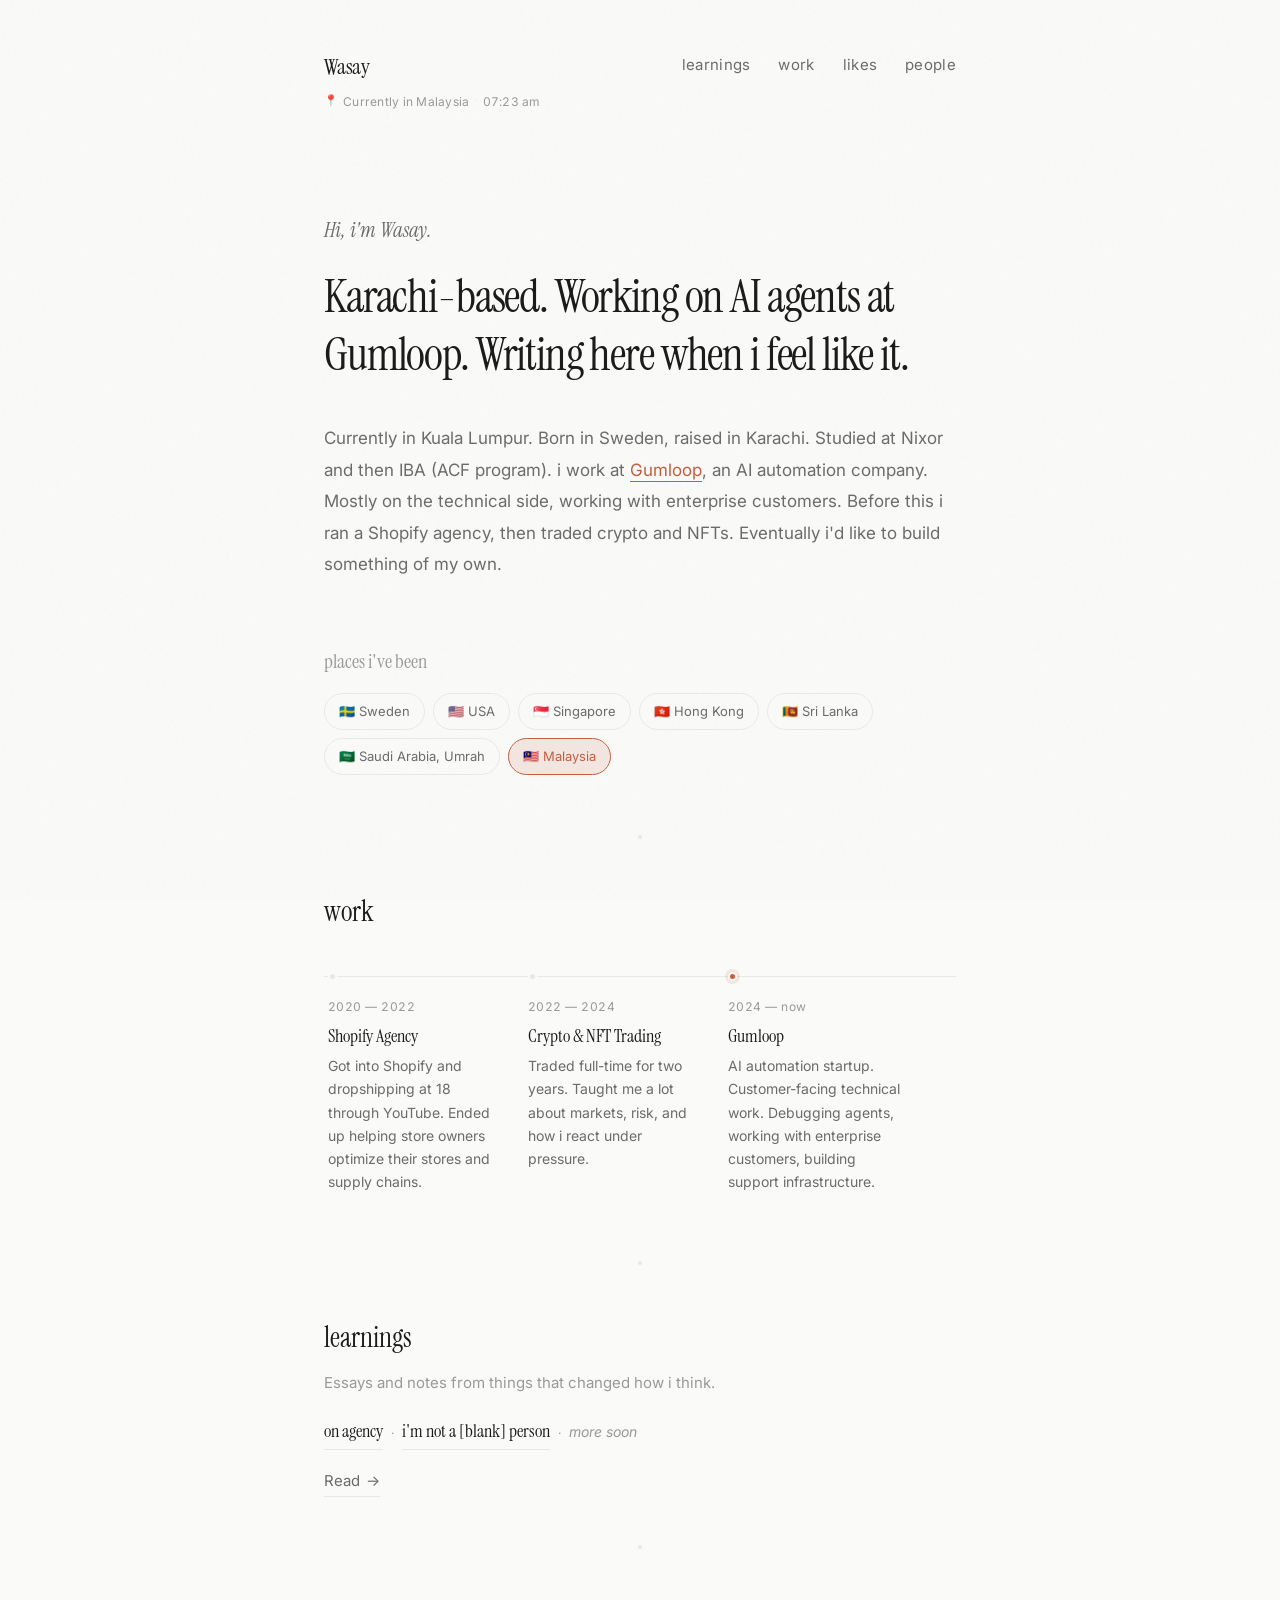
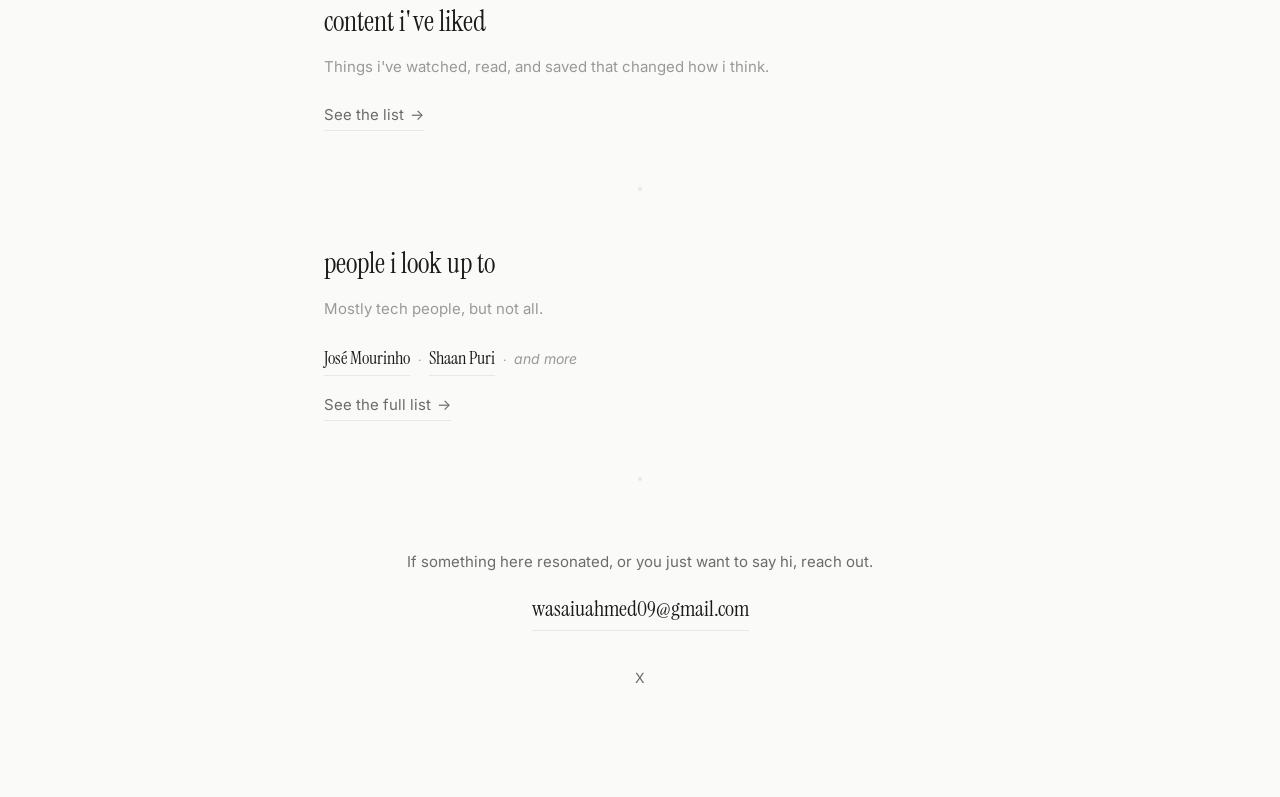
==== index.html @ 23cd63c1 "add new learning: i'm not a [blank] person + link from homepage" ====
<!DOCTYPE html>
<html lang="en">
<head>
  <meta charset="UTF-8">
  <meta name="viewport" content="width=device-width, initial-scale=1.0">
  <title>Wasay Ahmed</title>
  <meta name="description" content="Personal site of Wasay Ahmed.">
  <meta property="og:title" content="Wasay Ahmed">
  <meta property="og:description" content="Personal site of Wasay Ahmed.">
  <meta property="og:type" content="website">
  <link rel="preconnect" href="https://fonts.googleapis.com">
  <link rel="preconnect" href="https://fonts.gstatic.com" crossorigin>
  <link href="https://fonts.googleapis.com/css2?family=Instrument+Serif&family=Inter:wght@400;500&display=swap" rel="stylesheet">
  <link rel="stylesheet" href="style.css">
</head>
<body>
  <div class="grain"></div>
  
  <main>
    <header class="site-header">
      <nav>
        <div class="nav-left">
          <a href="/" class="nav-name">Wasay</a>
          <!-- LOCATION WIDGET — edit when you move -->
          <div class="location-widget" id="location-widget">
            <span class="location-pin">📍</span>
            <span class="location-text">Currently in Malaysia</span>
            <span class="location-sep">·</span>
            <span class="location-time" id="location-time"></span>
          </div>
        </div>
        <div class="nav-links">
          <a href="#learnings">learnings</a>
          <a href="#work">work</a>
          <a href="content.html">likes</a>
          <a href="people.html">people</a>
        </div>
      </nav>
    </header>

    <section class="hero">
      <div class="hero-intro">
        <p class="hero-greeting">Hi, i'm Wasay.</p>

        <!-- DEFAULT HEADLINE -->
        <h1>Karachi-based. Working on AI agents at Gumloop. Writing here when i feel like it.</h1>

        <!-- ALTERNATE HEADLINES (uncomment one to swap) -->
        <!-- <h1>I'm Wasay, 23, from Karachi. This is where i write things down.</h1> -->
        <!-- <h1>Just a guy from Karachi working in AI. Writing here for myself, mostly.</h1> -->
        <!-- <h1>Karachi → Kuala Lumpur → wherever next. Notes from along the way.</h1> -->
        <!-- <h1>Some thoughts from a 23-year-old in Karachi, currently working on AI.</h1> -->
      </div>
      <div class="hero-bio">
        <p>
          <!-- LOCATION — edit this line when you move -->
          Currently in Kuala Lumpur. Born in Sweden, raised in Karachi. Studied at Nixor and then IBA (ACF program).
          i work at <a href="https://gumloop.com" target="_blank" rel="noopener">Gumloop</a>, an AI automation company. Mostly on the technical side, working with enterprise customers.
          Before this i ran a Shopify agency, then traded crypto and NFTs.
          Eventually i'd like to build something of my own.
        </p>
      </div>
    </section>

    <section class="places">
      <h2>places i've been</h2>
      <div class="places-list">
        <span class="place-tag">🇸🇪 Sweden</span>
        <span class="place-tag">🇺🇸 USA</span>
        <span class="place-tag">🇸🇬 Singapore</span>
        <span class="place-tag">🇭🇰 Hong Kong</span>
        <span class="place-tag">🇱🇰 Sri Lanka</span>
        <span class="place-tag">🇸🇦 Saudi Arabia, Umrah</span>
        <span class="place-tag active">🇲🇾 Malaysia</span>
      </div>
    </section>

    <div class="divider"><span class="dot"></span></div>

    <section id="work" class="work">
      <h2>work</h2>
      <div class="h-timeline">
        <div class="h-timeline-track">
          <div class="h-timeline-line"></div>
          <div class="h-timeline-entry">
            <div class="h-timeline-dot"></div>
            <div class="h-timeline-year">2020 — 2022</div>
            <div class="h-timeline-label">
              <h3>Shopify Agency</h3>
              <p>Got into Shopify and dropshipping at 18 through YouTube. Ended up helping store owners optimize their stores and supply chains.</p>
            </div>
          </div>
          <div class="h-timeline-entry">
            <div class="h-timeline-dot"></div>
            <div class="h-timeline-year">2022 — 2024</div>
            <div class="h-timeline-label">
              <h3>Crypto &amp; NFT Trading</h3>
              <p>Traded full-time for two years. Taught me a lot about markets, risk, and how i react under pressure.</p>
            </div>
          </div>
          <div class="h-timeline-entry active">
            <div class="h-timeline-dot active"></div>
            <div class="h-timeline-year">2024 — now</div>
            <div class="h-timeline-label">
              <h3>Gumloop</h3>
              <p>AI automation startup. Customer-facing technical work. Debugging agents, working with enterprise customers, building support infrastructure.</p>
            </div>
          </div>
        </div>
      </div>
    </section>

    <div class="divider"><span class="dot"></span></div>

    <section id="learnings" class="learnings">
      <h2>learnings</h2>
      <p class="section-desc">Essays and notes from things that changed how i think.</p>
      <div class="learning-preview">
        <a href="agency.html" class="person-preview-link">on agency</a>
        <span class="preview-sep">·</span>
        <a href="for-now.html" class="person-preview-link">i'm not a [blank] person</a>
        <span class="preview-sep">·</span>
        <span class="preview-more">more soon</span>
      </div>
      <a href="agency.html" class="see-more-link">Read <span class="arrow">→</span></a>
    </section>

    <div class="divider"><span class="dot"></span></div>

    <section id="content" class="content-section">
      <h2>content i've liked</h2>
      <p class="section-desc">Things i've watched, read, and saved that changed how i think.</p>
      <a href="content.html" class="see-more-link">See the list <span class="arrow">→</span></a>
    </section>

    <div class="divider"><span class="dot"></span></div>

    <section id="people" class="people">
      <h2>people i look up to</h2>
      <p class="section-desc">Mostly tech people, but not all.</p>
      <div class="people-preview">
        <a href="people.html" class="person-preview-link">José Mourinho</a>
        <span class="preview-sep">·</span>
        <a href="people.html" class="person-preview-link">Shaan Puri</a>
        <span class="preview-sep">·</span>
        <span class="preview-more">and more</span>
      </div>
      <a href="people.html" class="see-more-link">See the full list <span class="arrow">→</span></a>
    </section>

    <div class="divider"><span class="dot"></span></div>

    <footer class="site-footer">
      <div class="footer-cta">
        <p>If something here resonated, or you just want to say hi, reach out.</p>
        <a href="mailto:wasaiuahmed09@gmail.com" class="email-link">wasaiuahmed09@gmail.com</a>
      </div>
      <div class="footer-links">
        <a href="https://x.com/WasaiuA" target="_blank" rel="noopener">X</a>
      </div>
    </footer>
  </main>

  <script src="main.js"></script>
</body>
</html>
---- style.css ----
/* ========================================
   wasay.dev
   ======================================== */

:root {
  --bg: #fafaf8;
  --bg-subtle: #f3f3f0;
  --text: #1a1a1a;
  --text-secondary: #6b6b6b;
  --text-tertiary: #999;
  --accent: #c45d3e;
  --accent-hover: #a84832;
  --accent-glow: rgba(196, 93, 62, 0.12);
  --border: #e8e8e4;
  --serif: 'Instrument Serif', Georgia, serif;
  --sans: 'Inter', -apple-system, BlinkMacSystemFont, sans-serif;
  --max-width: 680px;
  --transition: 0.2s ease;
}

@media (prefers-color-scheme: dark) {
  :root {
    --bg: #111110;
    --bg-subtle: #1a1a18;
    --text: #e8e8e4;
    --text-secondary: #999;
    --text-tertiary: #666;
    --accent: #e07a5f;
    --accent-hover: #c45d3e;
    --accent-glow: rgba(224, 122, 95, 0.1);
    --border: #2a2a28;
  }
}

*, *::before, *::after { margin: 0; padding: 0; box-sizing: border-box; }

html {
  scroll-behavior: smooth;
  -webkit-font-smoothing: antialiased;
  -moz-osx-font-smoothing: grayscale;
}

body {
  font-family: var(--sans);
  font-size: 17px;
  line-height: 1.75;
  color: var(--text);
  background: var(--bg);
  overflow-x: hidden;
  opacity: 0;
  animation: pageIn 0.6s ease 0.05s forwards;
}

@keyframes pageIn { from { opacity: 0; } to { opacity: 1; } }

.grain {
  position: fixed; top: 0; left: 0;
  width: 100%; height: 100%;
  pointer-events: none; z-index: 1000; opacity: 0.025;
  background-image: url("data:image/svg+xml,%3Csvg viewBox='0 0 256 256' xmlns='http://www.w3.org/2000/svg'%3E%3Cfilter id='noise'%3E%3CfeTurbulence type='fractalNoise' baseFrequency='0.9' numOctaves='4' stitchTiles='stitch'/%3E%3C/filter%3E%3Crect width='100%25' height='100%25' filter='url(%23noise)'/%3E%3C/svg%3E");
  background-repeat: repeat;
}

main {
  max-width: var(--max-width);
  margin: 0 auto;
  padding: 0 24px;
  position: relative;
}

a { color: var(--accent); text-decoration: none; transition: color var(--transition); }
a:hover { color: var(--accent-hover); }

/* --- Nav --- */
.site-header { padding: 48px 0 0; }

nav {
  display: flex;
  justify-content: space-between;
  align-items: flex-start;
}

.nav-left {
  display: flex;
  flex-direction: column;
  gap: 4px;
}

.nav-name {
  font-family: var(--serif);
  font-size: 22px;
  color: var(--text);
  letter-spacing: -0.01em;
  transition: color 0.3s ease, transform 0.2s ease;
}

.nav-name:hover { color: var(--accent); transform: translateY(-1px); }

.location-widget {
  display: flex;
  align-items: center;
  gap: 5px;
  font-size: 12px;
  color: var(--text-tertiary);
  letter-spacing: 0.02em;
}

.location-pin { font-size: 11px; }
.location-sep { color: var(--border); font-size: 10px; }
.location-time { font-variant-numeric: tabular-nums; }

.nav-links { display: flex; gap: 28px; padding-top: 4px; }

.nav-links a {
  font-size: 15px;
  color: var(--text-secondary);
  letter-spacing: 0.02em;
  position: relative;
  transition: color 0.3s ease;
}

.nav-links a::after {
  content: '';
  position: absolute;
  bottom: -2px; left: 0;
  width: 0; height: 1.5px;
  background: var(--accent);
  transition: width 0.35s cubic-bezier(0.25, 0.46, 0.45, 0.94);
}

.nav-links a:hover { color: var(--text); }
.nav-links a:hover::after { width: 100%; }

/* --- Hero --- */
.hero { padding: 100px 0 48px; }

.hero-greeting {
  font-family: var(--serif);
  font-size: 21px;
  color: var(--text-secondary);
  margin-bottom: 20px;
  font-style: italic;
}

.hero h1 {
  font-family: var(--serif);
  font-size: clamp(32px, 6vw, 46px);
  font-weight: 400;
  line-height: 1.25;
  letter-spacing: -0.025em;
  margin-bottom: 40px;
}

.hero-bio p {
  color: var(--text-secondary);
  font-size: 17px;
  line-height: 1.85;
  margin-bottom: 16px;
}

.hero-bio a {
  border-bottom: 1px solid var(--accent);
  padding-bottom: 1px;
  transition: border-color 0.3s ease, color 0.3s ease;
}

.hero-bio a:hover { border-bottom-color: transparent; }

/* --- Places --- */
.places {
  padding-bottom: 12px;
}

.places h2 {
  font-family: var(--serif);
  font-size: 20px;
  font-weight: 400;
  color: var(--text-tertiary);
  margin-bottom: 14px;
}

.places-list {
  display: flex;
  flex-wrap: wrap;
  gap: 8px;
}

.place-tag {
  display: inline-flex;
  align-items: center;
  gap: 2px;
  padding: 6px 14px;
  font-size: 13px;
  color: var(--text-secondary);
  border: 1px solid var(--border);
  border-radius: 20px;
  background: var(--bg);
  transition: border-color 0.2s ease, background 0.2s ease;
  white-space: nowrap;
}

.place-tag:hover {
  border-color: var(--text-tertiary);
  background: var(--bg-subtle);
}

.place-tag.active {
  border-color: var(--accent);
  color: var(--accent);
  background: var(--accent-glow);
}

/* --- Divider --- */
.divider {
  display: flex; align-items: center; justify-content: center;
  padding: 48px 0;
}

.dot {
  width: 4px; height: 4px; border-radius: 50%;
  background: var(--border);
  transition: transform 0.4s ease, background 0.4s ease;
}

.dot.pulse { animation: dotPulse 0.6s ease; }

@keyframes dotPulse {
  0% { transform: scale(1); }
  50% { transform: scale(2.5); background: var(--accent); }
  100% { transform: scale(1); }
}

/* --- Section headings --- */
.work h2, .learnings h2, .content-section h2, .people h2 {
  font-family: var(--serif);
  font-size: 28px;
  font-weight: 400;
  margin-bottom: 8px;
}

.section-desc {
  color: var(--text-tertiary);
  font-size: 15px;
  margin-bottom: 20px;
}

/* === Horizontal Timeline === */
.work { padding-bottom: 8px; }

.h-timeline {
  margin-top: 32px;
  overflow-x: auto;
  -webkit-overflow-scrolling: touch;
  padding-bottom: 12px;
}

.h-timeline::-webkit-scrollbar { height: 0; }

.h-timeline-track {
  display: flex;
  align-items: flex-start;
  position: relative;
  min-width: max-content;
  padding: 0 4px;
}

.h-timeline-line {
  position: absolute;
  top: 8px; left: 0; right: 0;
  height: 1px;
  background: var(--border);
}

.h-timeline-entry {
  position: relative;
  flex: 0 0 200px;
  padding-top: 28px;
  padding-right: 24px;
}

.h-timeline-dot {
  position: absolute;
  top: 4px; left: 0;
  width: 9px; height: 9px;
  border-radius: 50%;
  background: var(--border);
  border: 2px solid var(--bg);
  transition: background 0.3s ease;
}

.h-timeline-dot.active {
  background: var(--accent);
  box-shadow: 0 0 0 3px var(--accent-glow);
}

.h-timeline-entry:hover .h-timeline-dot { background: var(--accent); }

.h-timeline-year {
  font-size: 12px;
  color: var(--text-tertiary);
  letter-spacing: 0.04em;
  margin-bottom: 8px;
  font-variant-numeric: tabular-nums;
}

.h-timeline-label h3 {
  font-family: var(--serif);
  font-size: 18px;
  font-weight: 400;
  margin-bottom: 6px;
  line-height: 1.3;
}

.h-timeline-label p {
  font-size: 14px;
  color: var(--text-secondary);
  line-height: 1.65;
  max-width: 190px;
}

/* --- Writing --- */
.empty-state {
  color: var(--text-tertiary);
  font-size: 15px;
  font-style: italic;
}

/* --- Content I've Liked --- */
.content-section { padding-bottom: 8px; }

.see-more-link {
  display: inline-flex;
  align-items: center;
  gap: 6px;
  font-size: 15px;
  color: var(--text-secondary);
  border-bottom: 1px solid var(--border);
  padding-bottom: 2px;
  transition: color 0.2s ease, border-color 0.2s ease;
}

.see-more-link:hover {
  color: var(--accent);
  border-bottom-color: var(--accent);
}

.see-more-link .arrow {
  display: inline-block;
  transition: transform 0.25s cubic-bezier(0.25, 0.46, 0.45, 0.94);
}

.see-more-link:hover .arrow {
  transform: translateX(4px);
}

/* --- People --- */
.people { padding-bottom: 8px; }

.people-preview {
  display: flex;
  align-items: center;
  gap: 8px;
  flex-wrap: wrap;
  margin-bottom: 14px;
}

.person-preview-link {
  font-family: var(--serif);
  font-size: 18px;
  color: var(--text);
  border-bottom: 1px solid var(--border);
  padding-bottom: 1px;
  transition: color 0.2s ease, border-color 0.2s ease;
}

.person-preview-link:hover {
  color: var(--accent);
  border-bottom-color: var(--accent);
}

.preview-sep {
  color: var(--text-tertiary);
  font-size: 12px;
}

.preview-more {
  font-size: 14px;
  color: var(--text-tertiary);
  font-style: italic;
}

.people-entries {
  display: flex;
  flex-direction: column;
  gap: 28px;
}

.person-entry h3 {
  font-family: var(--serif);
  font-size: 20px;
  font-weight: 400;
  margin-bottom: 6px;
}

.person-entry h3 a {
  color: var(--text);
  border-bottom: 1px solid var(--border);
  padding-bottom: 1px;
  transition: color 0.2s ease, border-color 0.2s ease;
}

.person-entry h3 a:hover {
  color: var(--accent);
  border-bottom-color: var(--accent);
}

.person-entry p {
  font-size: 15px;
  color: var(--text-secondary);
  line-height: 1.75;
}

/* --- Footer --- */
.site-footer { padding: 20px 0 80px; text-align: center; }
.footer-cta { margin-bottom: 32px; }

.footer-cta p {
  color: var(--text-secondary);
  font-size: 15px;
  margin-bottom: 14px;
}

.email-link {
  font-family: var(--serif);
  font-size: 22px;
  color: var(--text);
  border-bottom: 1px solid var(--border);
  padding-bottom: 2px;
  transition: all 0.3s ease;
  display: inline-block;
}

.email-link:hover {
  color: var(--accent);
  border-bottom-color: var(--accent);
  transform: translateY(-1px);
}

.footer-links { margin-bottom: 24px; }

.footer-links a {
  font-size: 14px;
  color: var(--text-secondary);
  letter-spacing: 0.03em;
  transition: color 0.2s ease;
}

.footer-links a:hover { color: var(--text); }

/* --- Animations --- */
@keyframes fadeUp {
  from { opacity: 0; transform: translateY(20px); }
  to { opacity: 1; transform: translateY(0); }
}

.hero-greeting, .hero h1, .hero-bio p {
  animation: fadeUp 0.7s cubic-bezier(0.16, 1, 0.3, 1) forwards;
  opacity: 0;
}

.hero-greeting { animation-delay: 0.15s; }
.hero h1 { animation-delay: 0.3s; }
.hero-bio p:nth-child(1) { animation-delay: 0.5s; }

.reveal-section {
  opacity: 0; transform: translateY(24px);
  transition: opacity 0.6s cubic-bezier(0.16, 1, 0.3, 1),
              transform 0.6s cubic-bezier(0.16, 1, 0.3, 1);
}

.reveal-section.revealed { opacity: 1; transform: translateY(0); }

.reveal-item { opacity: 0; transform: translateY(14px); }
.reveal-item.revealed { opacity: 1; transform: translateY(0); }

.scroll-hint {
  position: fixed; bottom: 24px; left: 50%;
  transform: translateX(-50%);
  opacity: 0; transition: opacity 0.4s ease;
  pointer-events: none; z-index: 100;
}

.scroll-hint.visible { opacity: 1; }

.scroll-hint span {
  display: block; width: 2px; height: 20px;
  background: var(--text-tertiary);
  margin: 0 auto; border-radius: 1px;
  animation: scrollBounce 1.8s ease-in-out infinite;
}

@keyframes scrollBounce {
  0%, 100% { transform: translateY(0); opacity: 0.4; }
  50% { transform: translateY(6px); opacity: 1; }
}

/* --- Sub-page shared --- */
.subpage-header { padding: 48px 0 0; }

.subpage-back {
  font-size: 14px;
  color: var(--text-tertiary);
  transition: color 0.2s ease;
}

.subpage-back:hover { color: var(--text); }

.subpage-content { padding: 48px 0 80px; }

.subpage-content h1 {
  font-family: var(--serif);
  font-size: 32px;
  font-weight: 400;
  margin-bottom: 8px;
}

.subpage-content .section-desc { margin-bottom: 40px; }

.content-entry {
  padding: 20px 0;
  border-top: 1px solid var(--border);
}

.content-entry:last-child { border-bottom: 1px solid var(--border); }

.content-entry h3 {
  font-family: var(--serif);
  font-size: 19px;
  font-weight: 400;
  margin-bottom: 4px;
}

.content-entry h3 a {
  color: var(--text);
  border-bottom: 1px solid var(--border);
  padding-bottom: 1px;
  transition: color 0.2s ease, border-color 0.2s ease;
}

.content-entry h3 a:hover {
  color: var(--accent);
  border-bottom-color: var(--accent);
}

.content-entry .content-type {
  font-size: 12px;
  color: var(--text-tertiary);
  letter-spacing: 0.04em;
  text-transform: uppercase;
  margin-bottom: 6px;
}

.content-entry p {
  font-size: 15px;
  color: var(--text-secondary);
  line-height: 1.75;
}

.content-note {
  font-size: 14px;
  color: var(--text-tertiary);
  font-style: italic;
  margin-top: 40px;
}

/* --- Learnings preview row --- */
.learning-preview {
  display: flex;
  flex-wrap: wrap;
  align-items: baseline;
  gap: 8px;
  margin-bottom: 16px;
  font-size: 16px;
  color: var(--text-secondary);
}

/* --- Essay body (sub-page prose) --- */
.essay-body p {
  font-size: 17px;
  line-height: 1.7;
  color: var(--text);
  margin-bottom: 16px;
}

.essay-body h2 {
  font-family: var(--serif);
  font-size: 21px;
  font-weight: 400;
  color: var(--text);
  margin: 40px 0 12px;
  letter-spacing: -0.005em;
}

.essay-body h2:first-child {
  margin-top: 8px;
}

.essay-body .essay-coda {
  color: var(--text-secondary);
  margin-top: 44px;
  padding-top: 28px;
  border-top: 1px solid var(--border);
  font-size: 15px;
}

/* --- Agency chart (line art SVG) --- */
.agency-chart {
  margin: 48px 0;
}

.agency-chart svg {
  display: block;
  width: 100%;
  height: auto;
  max-height: 300px;
}

.agency-chart .chart-axis {
  stroke: var(--border);
  stroke-width: 1;
}

.agency-chart .chart-curve {
  stroke: var(--accent);
  stroke-width: 2;
  fill: none;
}

.agency-chart .chart-stop {
  stroke: var(--text-tertiary);
  stroke-width: 1;
  stroke-dasharray: 4 5;
}

.agency-chart .chart-dot-muted {
  fill: var(--text-tertiary);
}

.agency-chart .chart-dot-accent {
  fill: var(--accent);
}

.agency-chart .chart-text-muted {
  fill: var(--text-tertiary);
  font-family: var(--sans);
  font-size: 13px;
}

.agency-chart .chart-text-accent {
  fill: var(--accent);
  font-family: var(--serif);
  font-size: 17px;
  font-style: italic;
}

.agency-chart figcaption {
  font-family: var(--sans);
  font-size: 14px;
  color: var(--text-secondary);
  text-align: center;
  margin-top: 14px;
  font-style: italic;
}

/* --- Responsive --- */
@media (max-width: 600px) {
  body { font-size: 16px; }
  .site-header { padding: 28px 0 0; }
  .hero { padding: 56px 0 36px; }
  .hero h1 { font-size: 30px; line-height: 1.3; }
  .hero-greeting { font-size: 19px; }
  .hero-bio p { font-size: 16px; }
  .nav-links { gap: 22px; }
  .nav-links a { font-size: 14px; }
  .nav-name { font-size: 20px; }
  .location-widget { font-size: 11px; }

  .work h2, .learnings h2, .content-section h2, .people h2 { font-size: 24px; }

  .h-timeline-entry { flex: 0 0 180px; }
  .h-timeline-label p { max-width: 160px; font-size: 13px; }
  .h-timeline-label h3 { font-size: 16px; }

  .places h2 { font-size: 18px; }
  .place-tag { font-size: 12px; padding: 5px 12px; }

  .person-entry h3 { font-size: 18px; }
  .person-entry p { font-size: 14.5px; }

  .learning-preview { font-size: 15px; }

  .essay-body p { font-size: 16px; line-height: 1.65; margin-bottom: 14px; }
  .essay-body h2 { font-size: 19px; margin: 32px 0 10px; }
  .essay-body .essay-coda { margin-top: 32px; padding-top: 22px; font-size: 14px; }

  .agency-chart { margin: 36px 0; }
  .agency-chart svg { max-height: 220px; }
  .agency-chart figcaption { font-size: 13px; }

  .divider { padding: 36px 0; }
  .email-link { font-size: 20px; }
  .email-link:hover { transform: none; }
  .footer-cta p { font-size: 14px; }
  .footer-links a { font-size: 13px; }
  .site-footer { padding: 16px 0 60px; }
  main { padding: 0 20px; }
}

@media (max-width: 380px) {
  .hero h1 { font-size: 26px; }
  main { padding: 0 16px; }
}

/* ============================================================
   Content sub-page — sectioned layout (reels / videos / articles)
   ============================================================ */

/* Section wrapper + heading */
.cs-section { margin-top: 56px; }
.cs-section:first-of-type { margin-top: 40px; }

.cs-head {
  display: flex;
  align-items: baseline;
  gap: 12px;
  margin-bottom: 4px;
}

.cs-tag {
  font-family: var(--sans);
  font-size: 11px;
  font-weight: 500;
  letter-spacing: 0.12em;
  text-transform: uppercase;
  color: var(--text-tertiary);
}

.cs-head h2 {
  font-family: var(--serif);
  font-size: 26px;
  font-weight: 400;
  color: var(--text);
  letter-spacing: -0.01em;
}

.cs-desc {
  font-size: 14px;
  color: var(--text-tertiary);
  margin-bottom: 24px;
  font-style: italic;
}

/* Section divider */
.cs-divider {
  display: flex;
  justify-content: center;
  gap: 8px;
  padding: 56px 0;
}
.cs-divider span {
  width: 3px;
  height: 3px;
  border-radius: 50%;
  background: var(--border);
}

/* ----- Reels grid ----- */
.reels-grid {
  display: grid;
  grid-template-columns: repeat(3, 1fr);
  gap: 12px;
}

.reel-card {
  position: relative;
  padding: 16px 14px;
  border: 1px solid var(--border);
  border-radius: 6px;
  background: transparent;
  transition: border-color 0.25s ease, background 0.25s ease, transform 0.25s ease;
  overflow: hidden;
  min-height: 130px;
}

.reel-card:hover {
  border-color: var(--accent);
  background: var(--bg-subtle);
  transform: translateY(-2px);
}

.reel-card.is-pinned { border-color: rgba(196, 93, 62, 0.32); }

.reel-stretch {
  position: absolute;
  inset: 0;
  z-index: 2;
  text-decoration: none;
  color: transparent;
  font-size: 0;
}

.reel-title {
  font-family: var(--serif);
  font-size: 16px;
  font-weight: 400;
  color: var(--text);
  margin-bottom: 6px;
  padding-right: 8px;
  line-height: 1.25;
  transition: color 0.2s ease;
}

.reel-card:hover .reel-title { color: var(--accent); }

.reel-note {
  font-family: var(--sans);
  font-size: 12.5px;
  line-height: 1.55;
  color: var(--text-secondary);
}

.reel-peek {
  position: absolute;
  top: 10px;
  right: 10px;
  width: 38px;
  height: 56px;
  border-radius: 3px;
  overflow: hidden;
  background: var(--bg-subtle);
  opacity: 0;
  transform: translateY(-4px) scale(0.96);
  transition: opacity 0.3s ease, transform 0.3s ease;
  pointer-events: none;
  z-index: 1;
}

.reel-card:hover .reel-peek {
  opacity: 1;
  transform: translateY(0) scale(1);
}

.reel-peek img {
  width: 100%;
  height: 100%;
  object-fit: cover;
  display: block;
}

.reel-pin {
  position: absolute;
  bottom: 10px;
  right: 12px;
  display: inline-flex;
  align-items: center;
  gap: 4px;
  font-family: var(--sans);
  font-size: 9.5px;
  letter-spacing: 0.1em;
  text-transform: uppercase;
  color: var(--accent);
  z-index: 1;
}

.reel-pin-icon {
  width: 10px;
  height: 10px;
  flex-shrink: 0;
}

/* ----- Video list ----- */
.video-list {
  display: flex;
  flex-direction: column;
}

.video-entry {
  display: flex;
  gap: 14px;
  padding: 14px 0;
  text-decoration: none !important;
  color: var(--text) !important;
  border-bottom: 1px solid var(--border);
  align-items: flex-start;
  transition: background 0.2s ease;
}

.video-entry:first-child { border-top: 1px solid var(--border); }
.video-entry:hover .video-text h3 { color: var(--accent); }

.video-thumb {
  flex: 0 0 88px;
  width: 88px;
  height: 50px;
  object-fit: cover;
  border-radius: 3px;
  background: var(--bg-subtle);
  display: block;
}

.video-text {
  flex: 1;
  min-width: 0;
  color: var(--text);
}

.video-entry h3 {
  font-family: var(--serif);
  font-size: 17px;
  font-weight: 400;
  margin-bottom: 4px;
  color: var(--text);
  transition: color 0.2s ease;
}

.video-entry p {
  font-size: 13.5px;
  color: var(--text-secondary);
  line-height: 1.65;
}

/* ----- Article list ----- */
.article-list {
  list-style: none;
  padding: 0;
}

.article-list li {
  padding: 12px 0;
  border-bottom: 1px solid var(--border);
}

.article-list li:first-child { border-top: 1px solid var(--border); }

.article-list li a {
  display: inline-flex;
  align-items: baseline;
  gap: 10px;
  color: var(--text);
  font-family: var(--serif);
  font-size: 17px;
  text-decoration: none;
  transition: color 0.2s ease;
}

.article-list li a::before {
  content: "→";
  color: var(--text-tertiary);
  font-family: var(--sans);
  font-size: 13px;
  transition: transform 0.2s ease, color 0.2s ease;
  display: inline-block;
}

.article-list li a:hover { color: var(--accent); }

.article-list li a:hover::before {
  color: var(--accent);
  transform: translateX(3px);
}

/* ----- Responsive: content sub-page ----- */
@media (max-width: 640px) {
  .reels-grid {
    grid-template-columns: 1fr 1fr;
    gap: 10px;
  }
  .reel-card { min-height: 120px; padding: 14px 12px; }
  .reel-title { font-size: 15px; }
  .reel-note { font-size: 12px; }
  .reel-peek { opacity: 1; transform: none; width: 32px; height: 48px; top: 8px; right: 8px; }
  .cs-head h2 { font-size: 22px; }
  .cs-divider { padding: 44px 0; }
  .video-thumb { flex: 0 0 76px; width: 76px; height: 43px; }
  .video-entry h3 { font-size: 16px; }
}

@media (max-width: 420px) {
  .reels-grid { grid-template-columns: 1fr; }
  .reel-card { min-height: auto; }
}
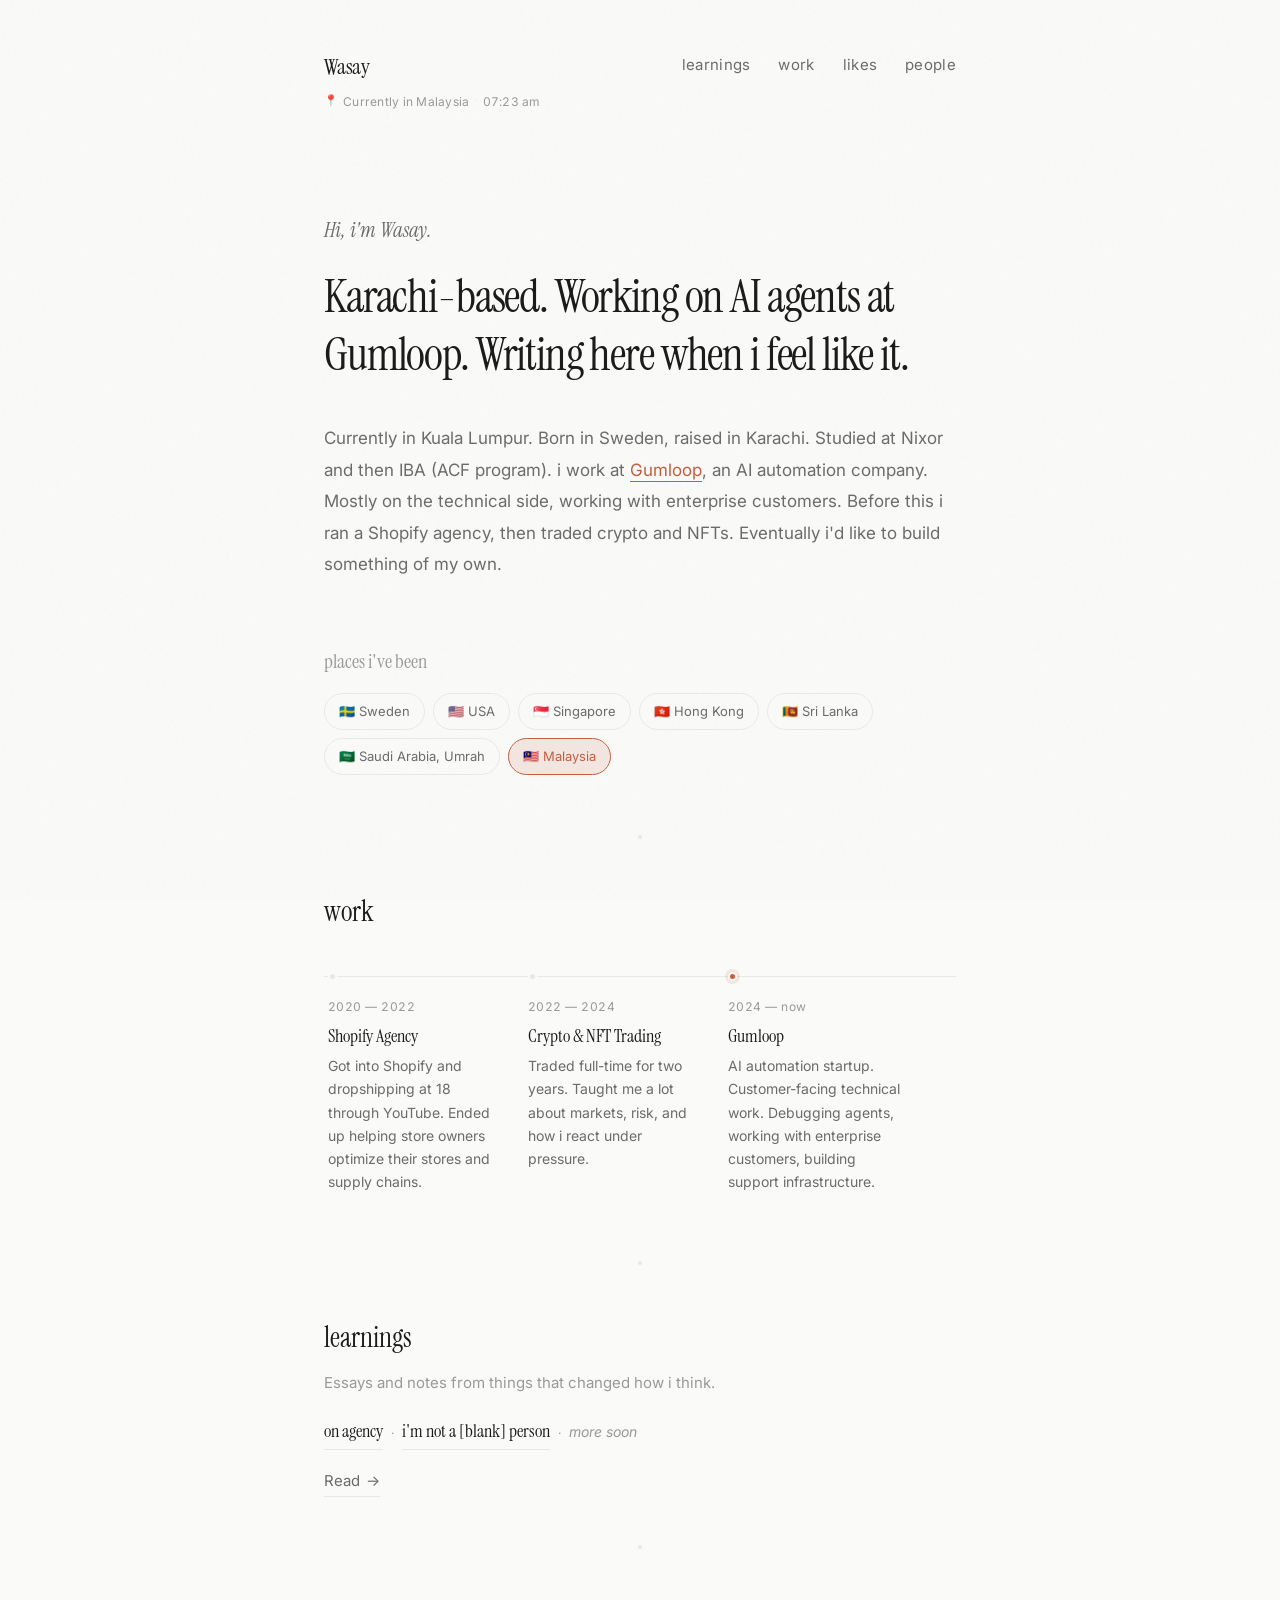
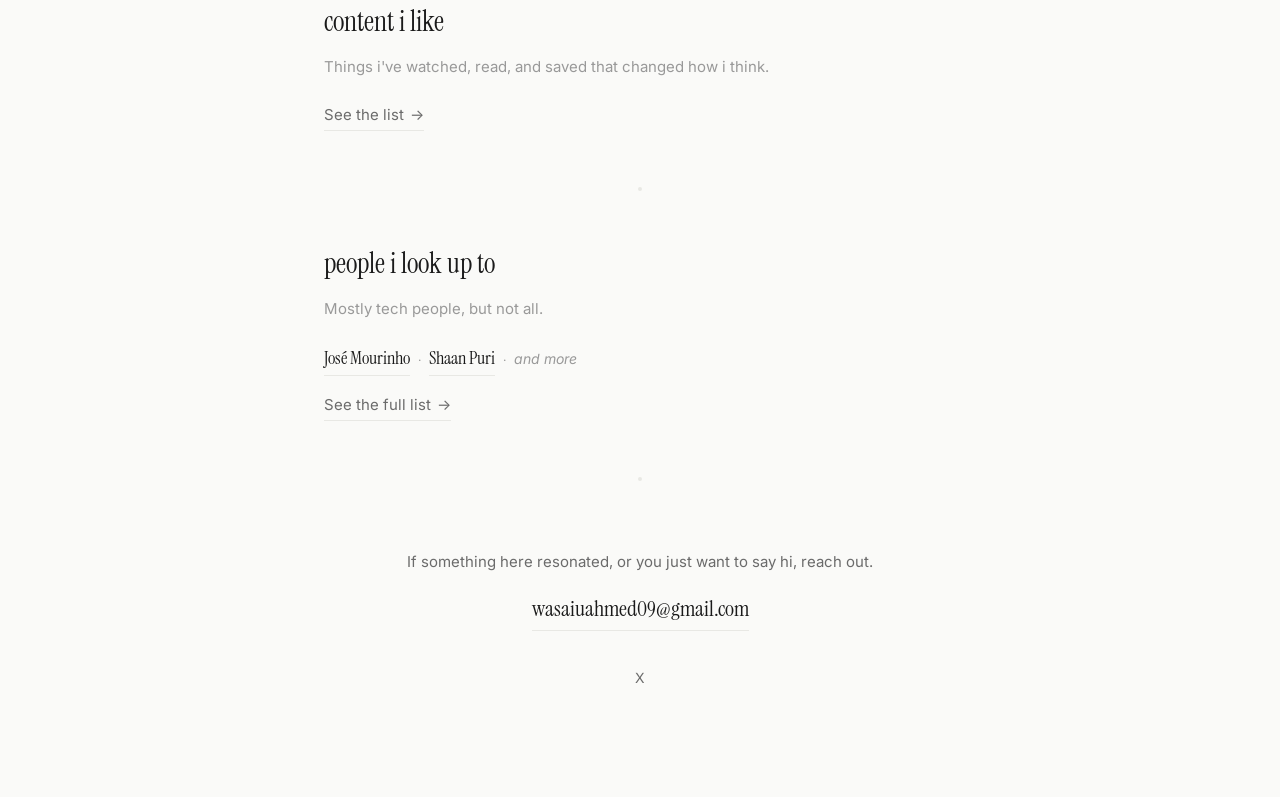
==== commit 39a61d93: "fix grammar: content i've liked -> content i like" ====
--- a/index.html
+++ b/index.html
@@ -118,7 +118,7 @@
       <div class="learning-preview">
         <a href="agency.html" class="person-preview-link">on agency</a>
         <span class="preview-sep">·</span>
-        <a href="for-now.html" class="person-preview-link">i'm not a [blank] person</a>
+        <a href="dont-be-caged.html" class="person-preview-link">i'm not a [blank] person</a>
         <span class="preview-sep">·</span>
         <span class="preview-more">more soon</span>
       </div>
@@ -128,7 +128,7 @@
     <div class="divider"><span class="dot"></span></div>
 
     <section id="content" class="content-section">
-      <h2>content i've liked</h2>
+      <h2>content i like</h2>
       <p class="section-desc">Things i've watched, read, and saved that changed how i think.</p>
       <a href="content.html" class="see-more-link">See the list <span class="arrow">→</span></a>
     </section>
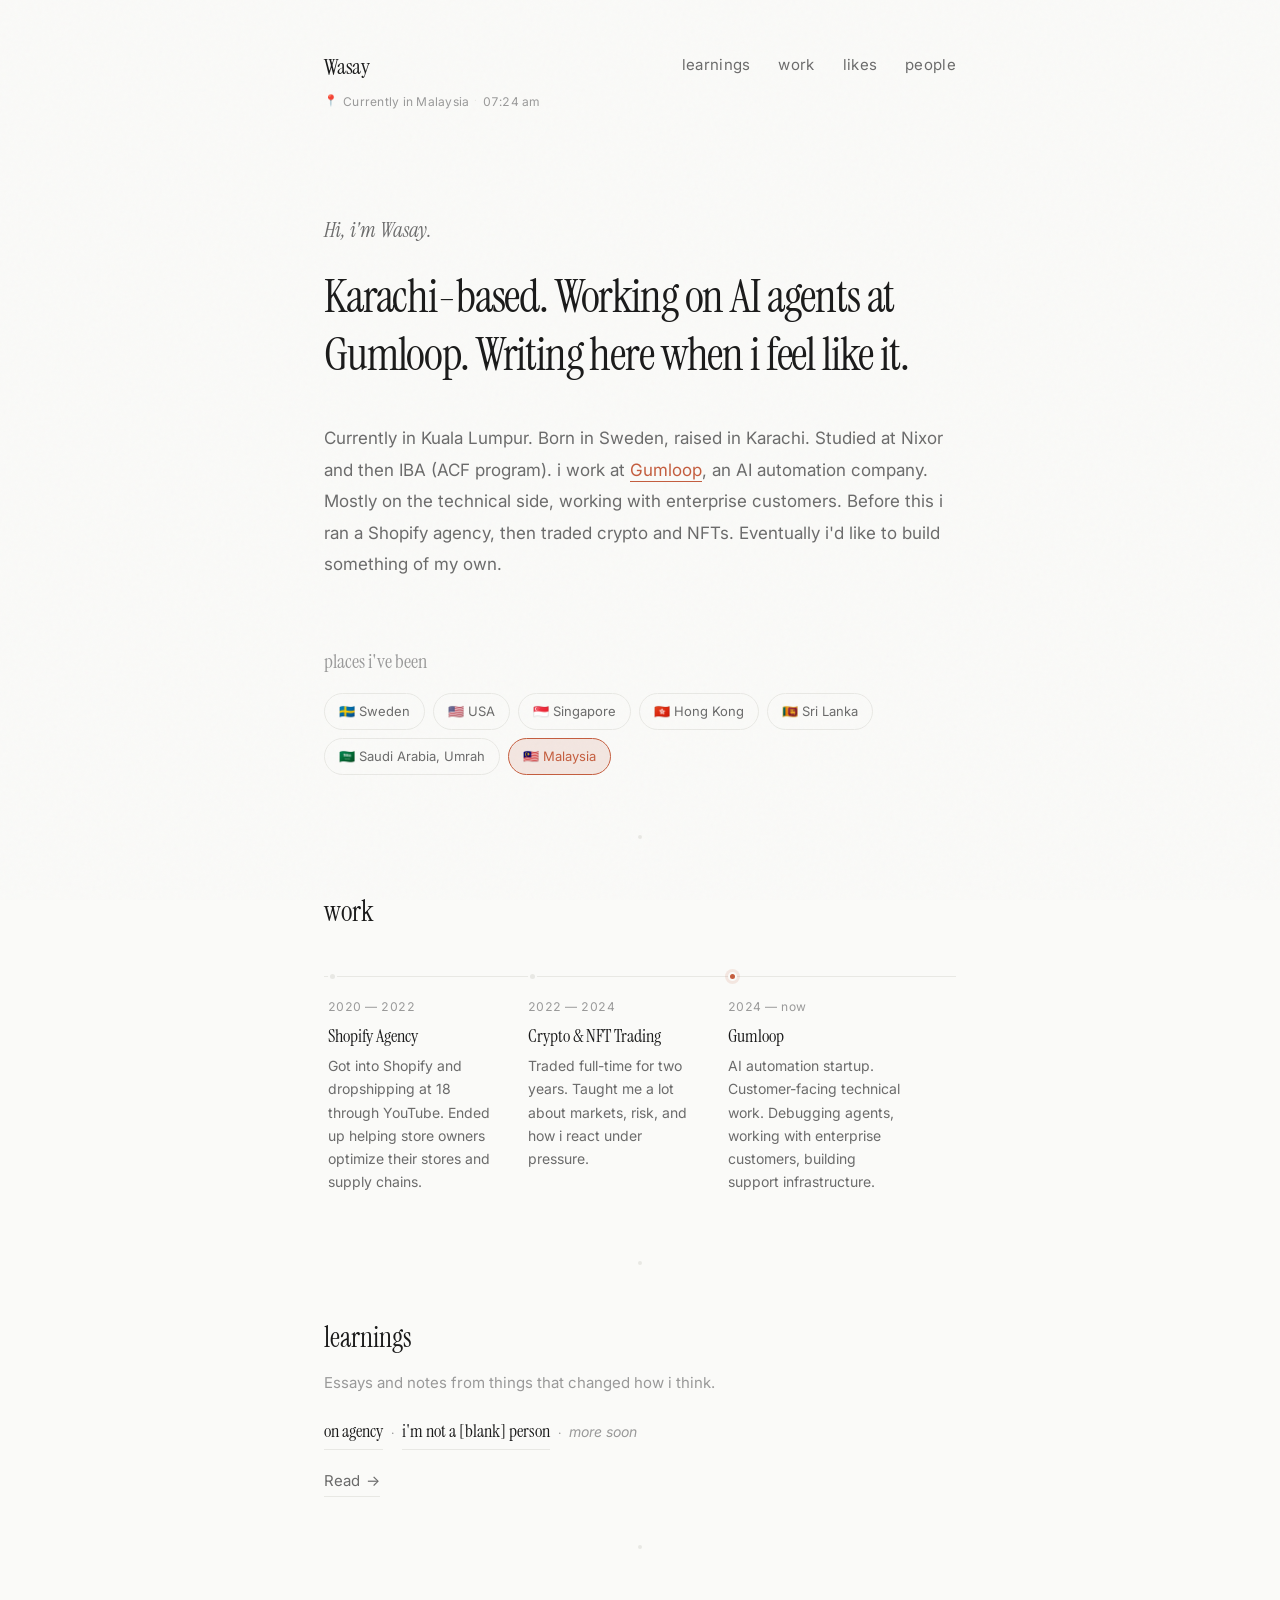
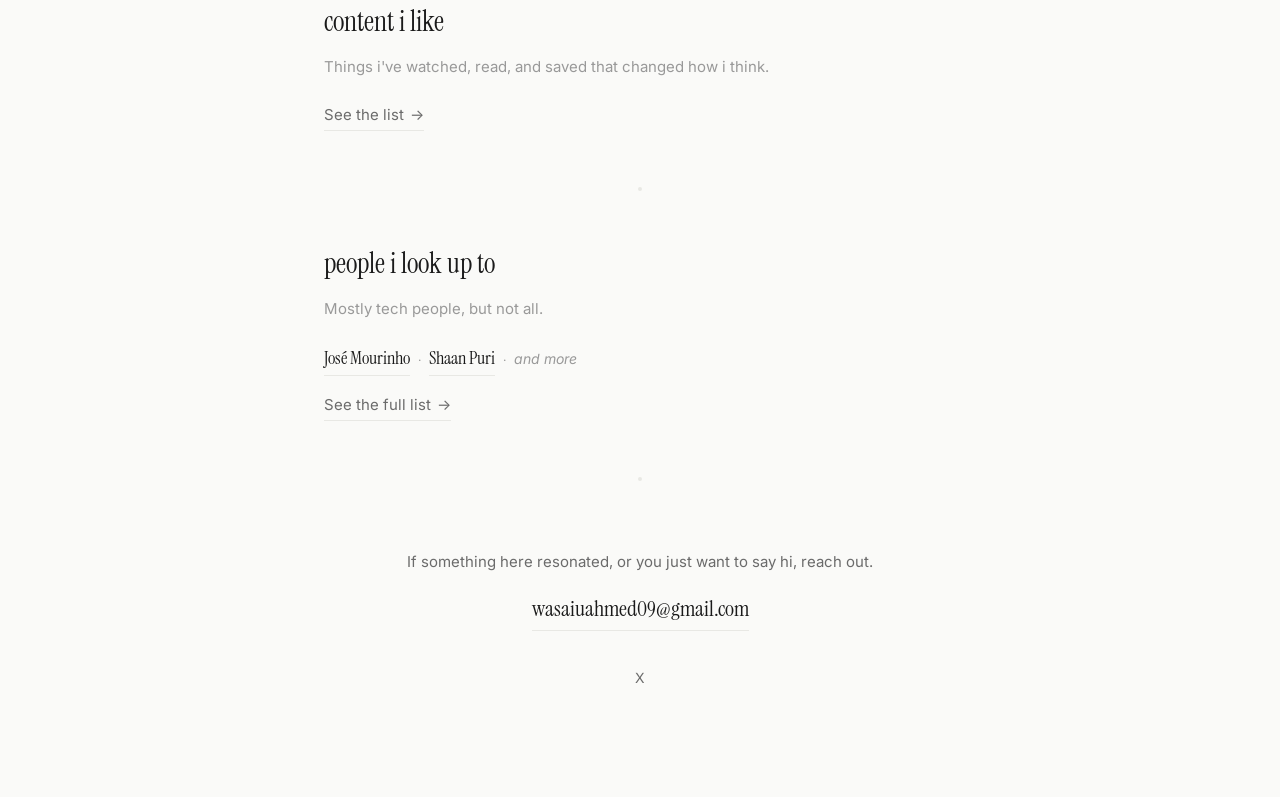
==== commit e4762be2: "add auto-updating "last updated" banner at top of homepage" ====
--- a/index.html
+++ b/index.html
@@ -17,6 +17,7 @@
   <div class="grain"></div>
   
   <main>
+    <div class="last-updated" id="last-updated">Last Updated: &hellip;</div>
     <header class="site-header">
       <nav>
         <div class="nav-left">
--- a/style.css
+++ b/style.css
@@ -989,3 +989,22 @@
   .reels-grid { grid-template-columns: 1fr; }
   .reel-card { min-height: auto; }
 }
+
+
+/* --- Last updated banner --- */
+.last-updated {
+  font-family: var(--sans);
+  font-size: 11px;
+  color: var(--text-tertiary);
+  text-align: right;
+  padding: 12px 0 0;
+  letter-spacing: 0.02em;
+  opacity: 0;
+  transition: opacity 0.4s ease;
+}
+.last-updated.loaded {
+  opacity: 1;
+}
+@media (max-width: 600px) {
+  .last-updated { font-size: 10px; padding: 8px 0 0; }
+}
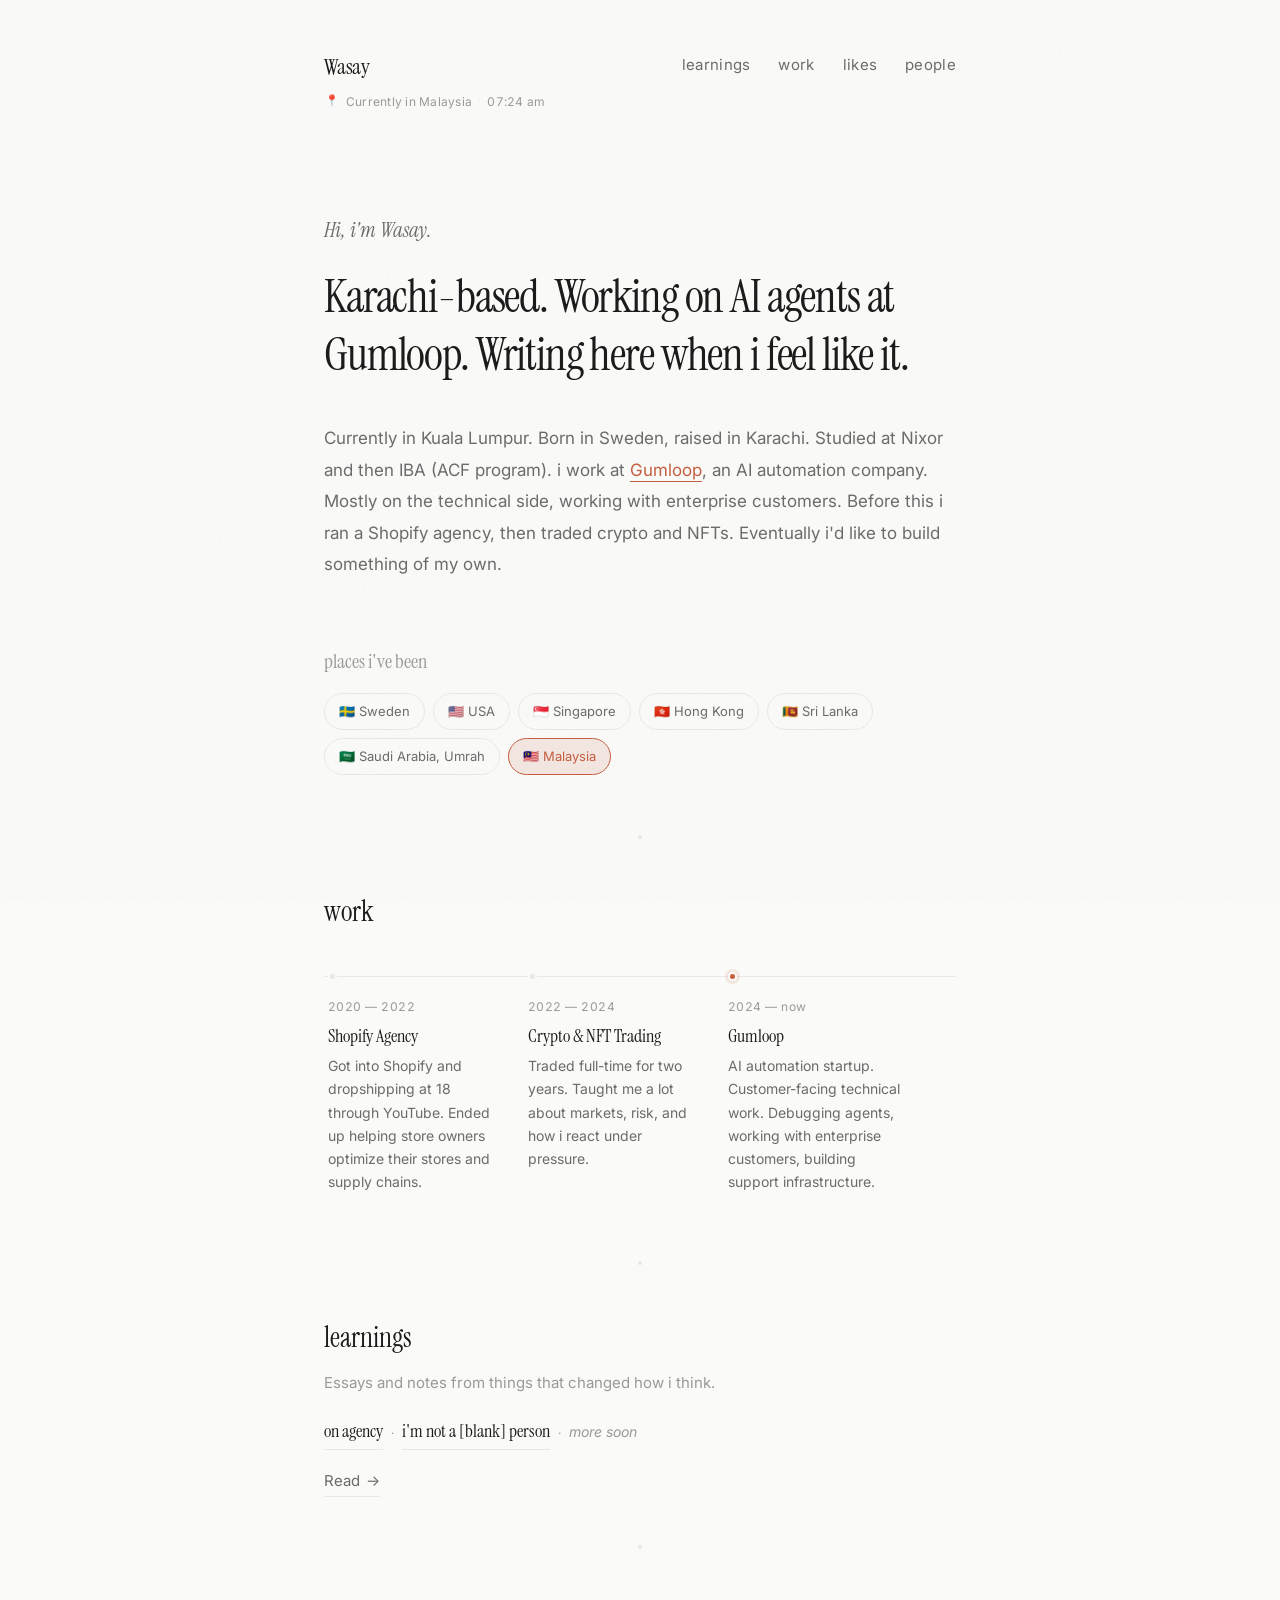
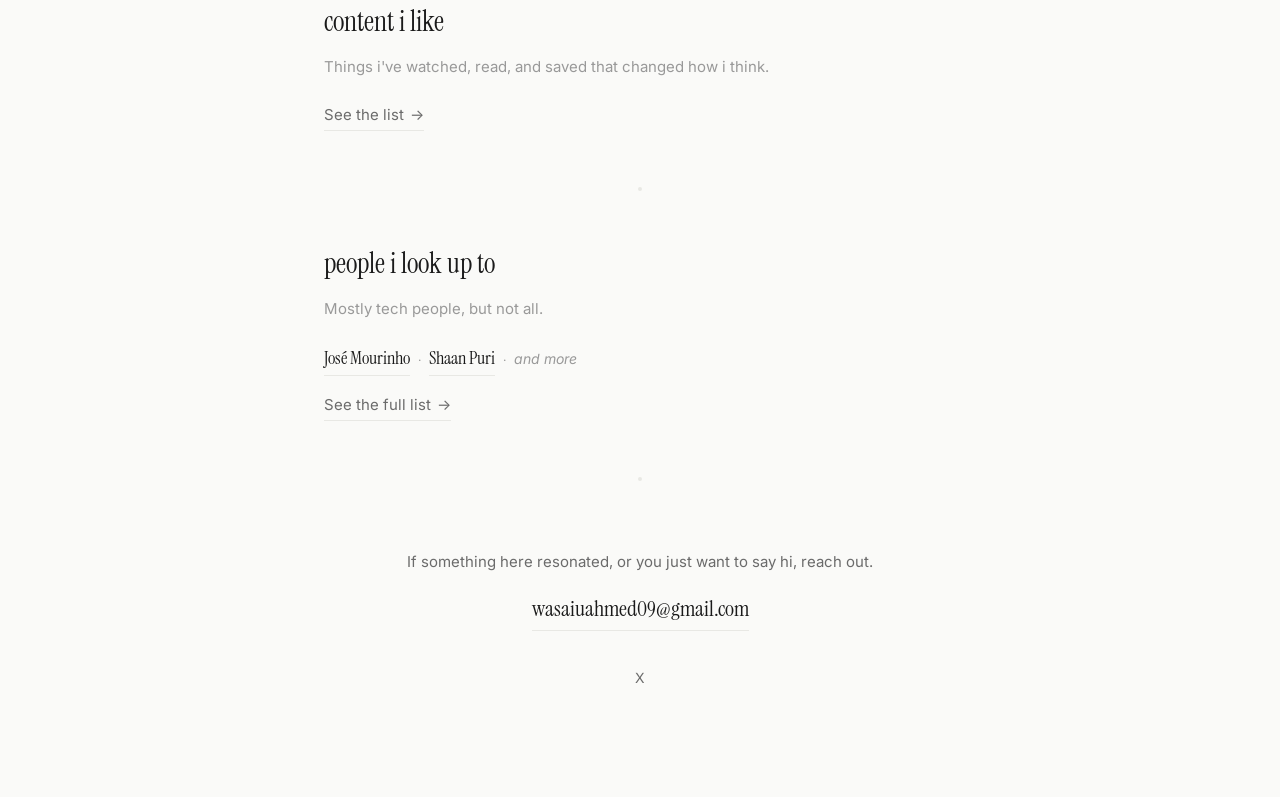
==== commit faa02351: "last-updated: equal-width marker slot so text aligns with location widget" ====
--- a/index.html
+++ b/index.html
@@ -17,7 +17,6 @@
   <div class="grain"></div>
   
   <main>
-    <div class="last-updated" id="last-updated">Last Updated: &hellip;</div>
     <header class="site-header">
       <nav>
         <div class="nav-left">
@@ -28,6 +27,13 @@
             <span class="location-text">Currently in Malaysia</span>
             <span class="location-sep">·</span>
             <span class="location-time" id="location-time"></span>
+          </div>
+          <!-- LAST UPDATED — auto-updates from latest commit on main -->
+          <div class="last-updated" id="last-updated">
+            <span class="lu-icon"><span class="lu-dot"></span></span>
+            <span class="lu-label">Site last updated</span>
+            <span class="lu-sep">·</span>
+            <span class="lu-date">&hellip;</span>
           </div>
         </div>
         <div class="nav-links">
--- a/style.css
+++ b/style.css
@@ -99,13 +99,20 @@
 .location-widget {
   display: flex;
   align-items: center;
-  gap: 5px;
+  gap: 6px;
   font-size: 12px;
   color: var(--text-tertiary);
   letter-spacing: 0.02em;
 }
 
-.location-pin { font-size: 11px; }
+.location-pin {
+  display: inline-flex;
+  align-items: center;
+  justify-content: center;
+  width: 16px;
+  font-size: 11px;
+  flex-shrink: 0;
+}
 .location-sep { color: var(--border); font-size: 10px; }
 .location-time { font-variant-numeric: tabular-nums; }
 
@@ -991,20 +998,56 @@
 }
 
 
-/* --- Last updated banner --- */
+/* --- Last updated (editorial footnote vibe — distinct from location widget) --- */
 .last-updated {
+  display: flex;
+  align-items: center;
+  gap: 6px;
+  font-family: var(--serif);
+  font-style: italic;
+  font-size: 13px;
+  line-height: 1;
+  color: var(--text-tertiary);
+  letter-spacing: 0;
+  opacity: 0;
+  transform: translateY(-2px);
+  transition: opacity 0.5s ease, transform 0.5s ease;
+}
+.last-updated.loaded { opacity: 1; transform: translateY(0); }
+.last-updated .lu-icon {
+  display: inline-flex;
+  align-items: center;
+  justify-content: center;
+  width: 16px;
+  flex-shrink: 0;
+}
+.last-updated .lu-dot {
+  width: 5px;
+  height: 5px;
+  border-radius: 50%;
+  background: var(--accent);
+  box-shadow: 0 0 0 2px var(--accent-glow);
+  animation: lu-pulse 2.6s ease-in-out infinite;
+}
+.last-updated .lu-label { color: var(--text-tertiary); line-height: 1; }
+.last-updated .lu-sep {
+  color: var(--border);
+  font-style: normal;
   font-family: var(--sans);
   font-size: 11px;
-  color: var(--text-tertiary);
-  text-align: right;
-  padding: 12px 0 0;
-  letter-spacing: 0.02em;
-  opacity: 0;
-  transition: opacity 0.4s ease;
-}
-.last-updated.loaded {
-  opacity: 1;
+  line-height: 1;
+}
+.last-updated .lu-date {
+  color: var(--text-secondary);
+  font-variant-numeric: tabular-nums;
+  line-height: 1;
+}
+@keyframes lu-pulse {
+  0%, 100% { box-shadow: 0 0 0 2px var(--accent-glow); }
+  50%      { box-shadow: 0 0 0 4px var(--accent-glow); }
 }
 @media (max-width: 600px) {
-  .last-updated { font-size: 10px; padding: 8px 0 0; }
-}
+  .last-updated { font-size: 12px; gap: 5px; }
+  .last-updated .lu-icon { width: 14px; }
+  .last-updated .lu-dot { width: 4px; height: 4px; }
+}
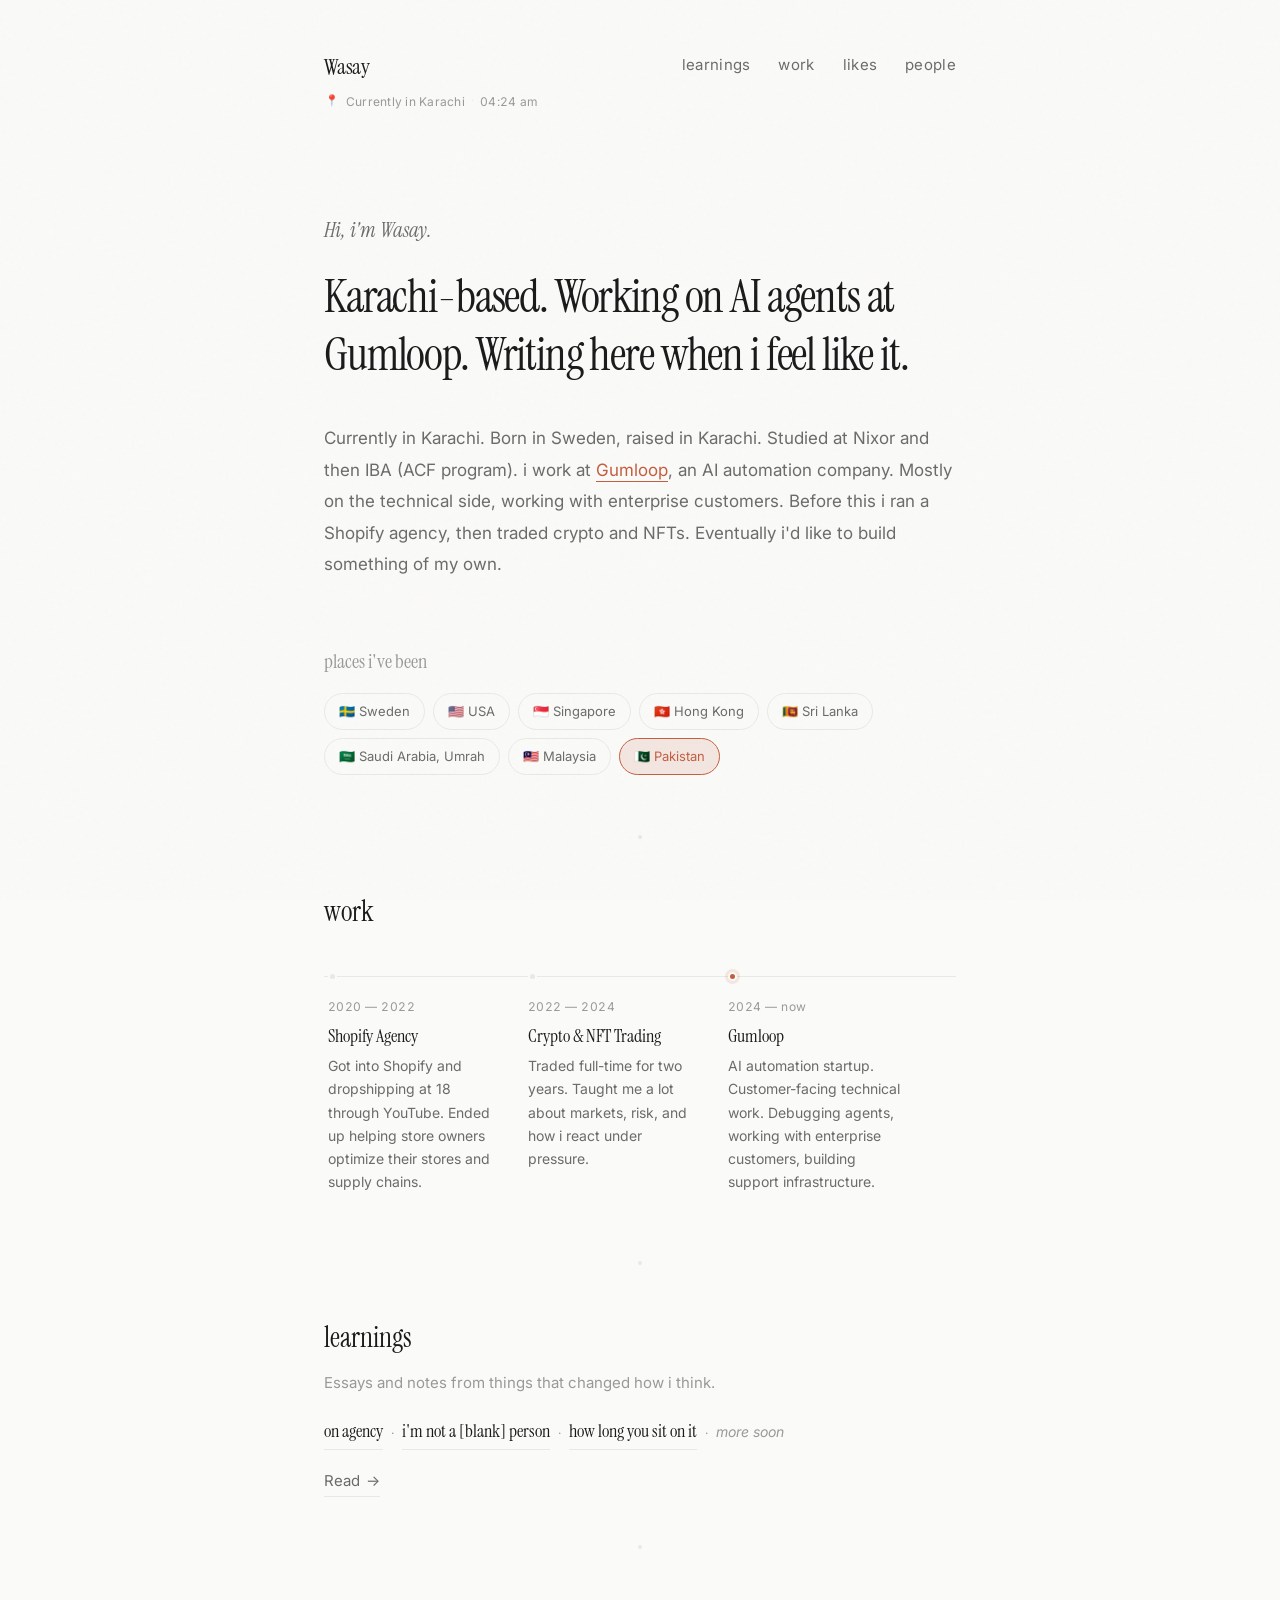
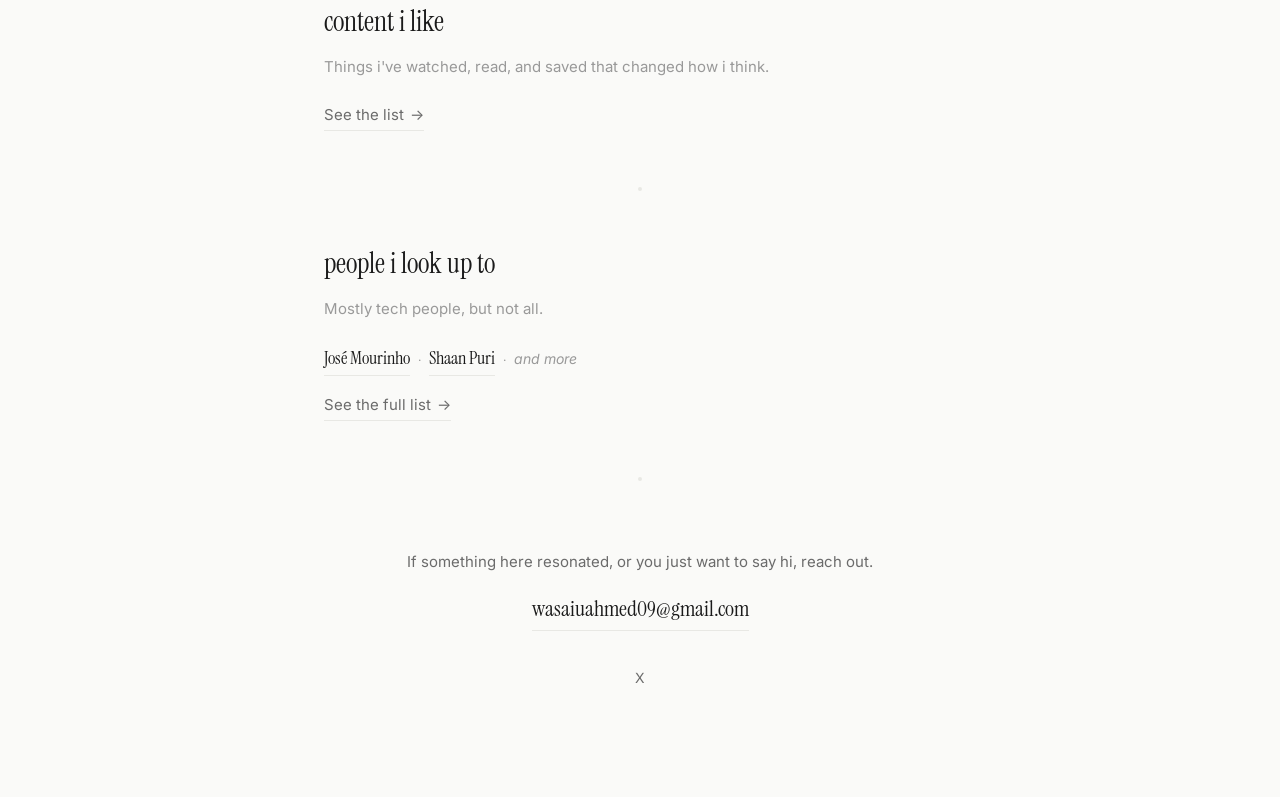
==== commit 1e2c674b: "update location to karachi, add learning post: how long you sit on it" ====
--- a/index.html
+++ b/index.html
@@ -24,7 +24,7 @@
           <!-- LOCATION WIDGET — edit when you move -->
           <div class="location-widget" id="location-widget">
             <span class="location-pin">📍</span>
-            <span class="location-text">Currently in Malaysia</span>
+            <span class="location-text">Currently in Karachi</span>
             <span class="location-sep">·</span>
             <span class="location-time" id="location-time"></span>
           </div>
@@ -61,7 +61,7 @@
       <div class="hero-bio">
         <p>
           <!-- LOCATION — edit this line when you move -->
-          Currently in Kuala Lumpur. Born in Sweden, raised in Karachi. Studied at Nixor and then IBA (ACF program).
+          Currently in Karachi. Born in Sweden, raised in Karachi. Studied at Nixor and then IBA (ACF program).
           i work at <a href="https://gumloop.com" target="_blank" rel="noopener">Gumloop</a>, an AI automation company. Mostly on the technical side, working with enterprise customers.
           Before this i ran a Shopify agency, then traded crypto and NFTs.
           Eventually i'd like to build something of my own.
@@ -78,7 +78,8 @@
         <span class="place-tag">🇭🇰 Hong Kong</span>
         <span class="place-tag">🇱🇰 Sri Lanka</span>
         <span class="place-tag">🇸🇦 Saudi Arabia, Umrah</span>
-        <span class="place-tag active">🇲🇾 Malaysia</span>
+        <span class="place-tag">🇲🇾 Malaysia</span>
+        <span class="place-tag active">🇵🇰 Pakistan</span>
       </div>
     </section>
 
@@ -127,6 +128,8 @@
         <span class="preview-sep">·</span>
         <a href="dont-be-caged.html" class="person-preview-link">i'm not a [blank] person</a>
         <span class="preview-sep">·</span>
+        <a href="sit-on-it.html" class="person-preview-link">how long you sit on it</a>
+        <span class="preview-sep">·</span>
         <span class="preview-more">more soon</span>
       </div>
       <a href="agency.html" class="see-more-link">Read <span class="arrow">→</span></a>
@@ -170,4 +173,4 @@
 
   <script src="main.js"></script>
 </body>
-</html>
+</html>
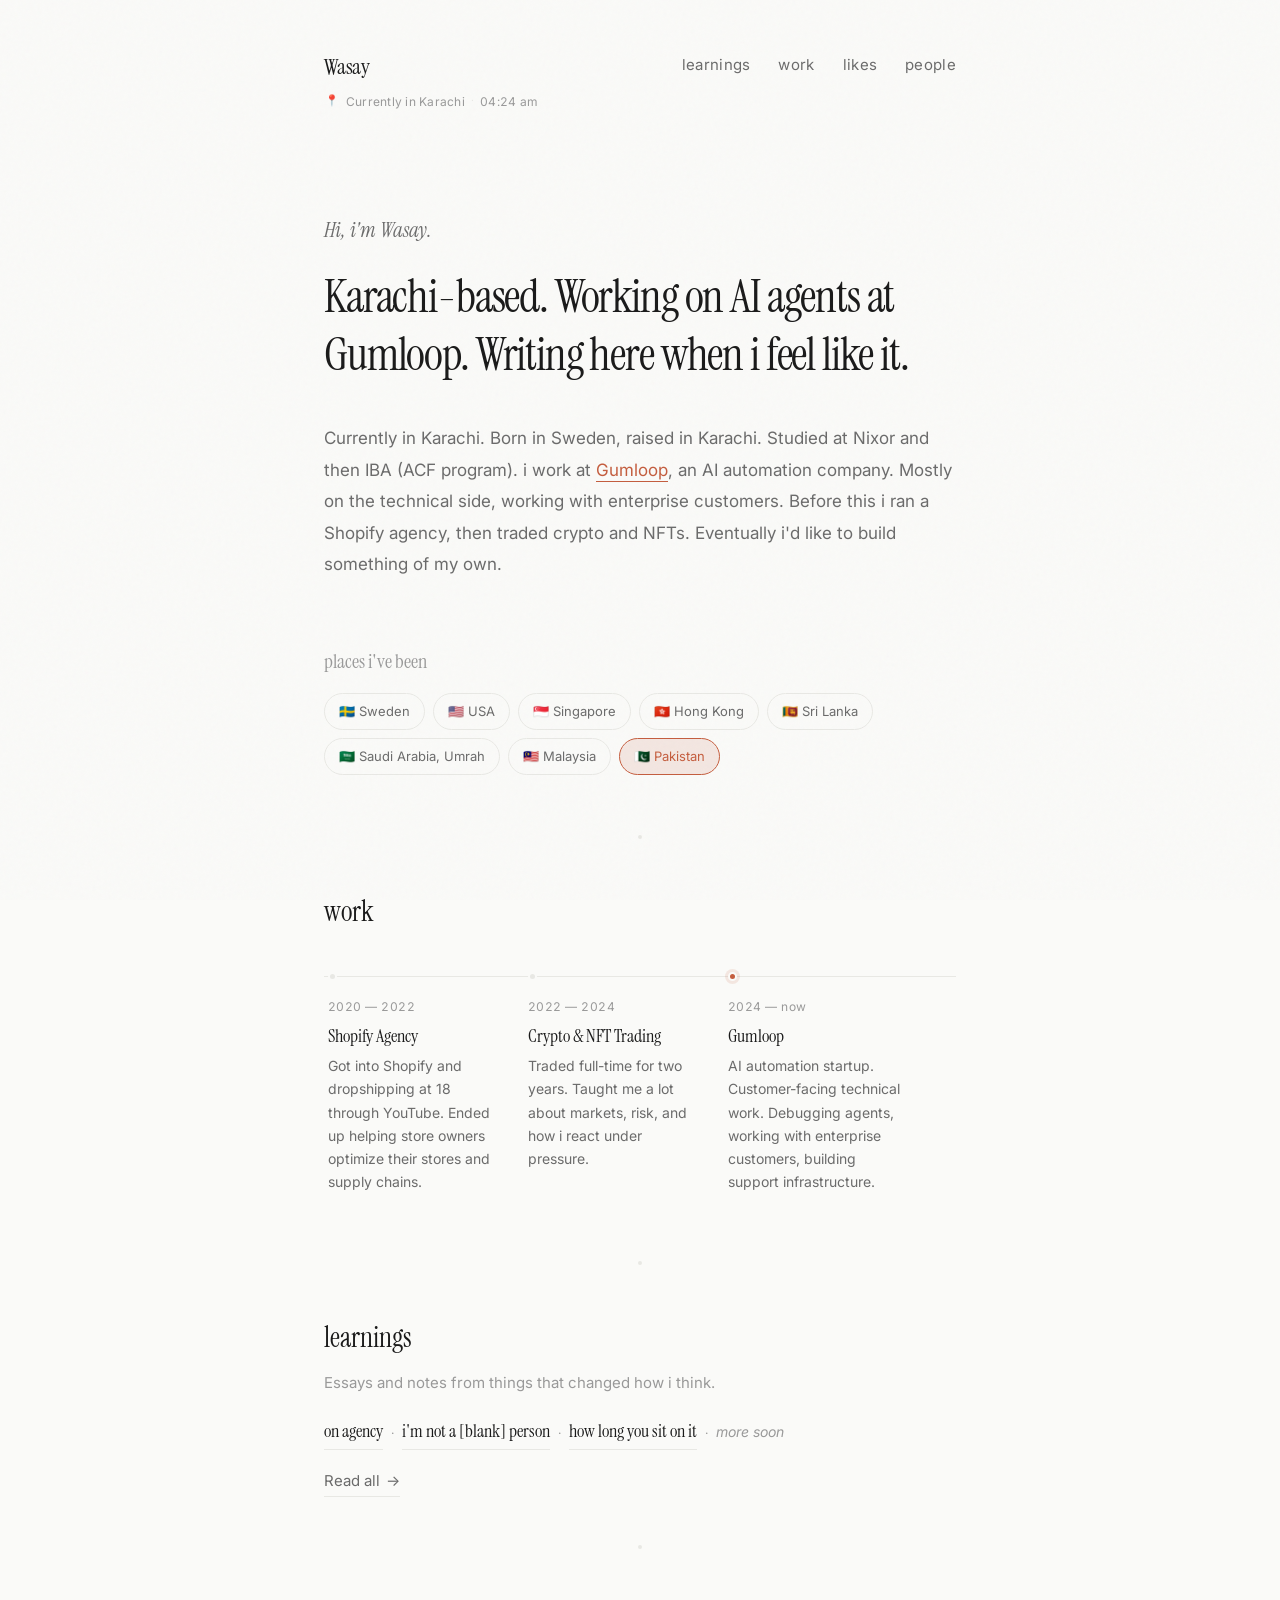
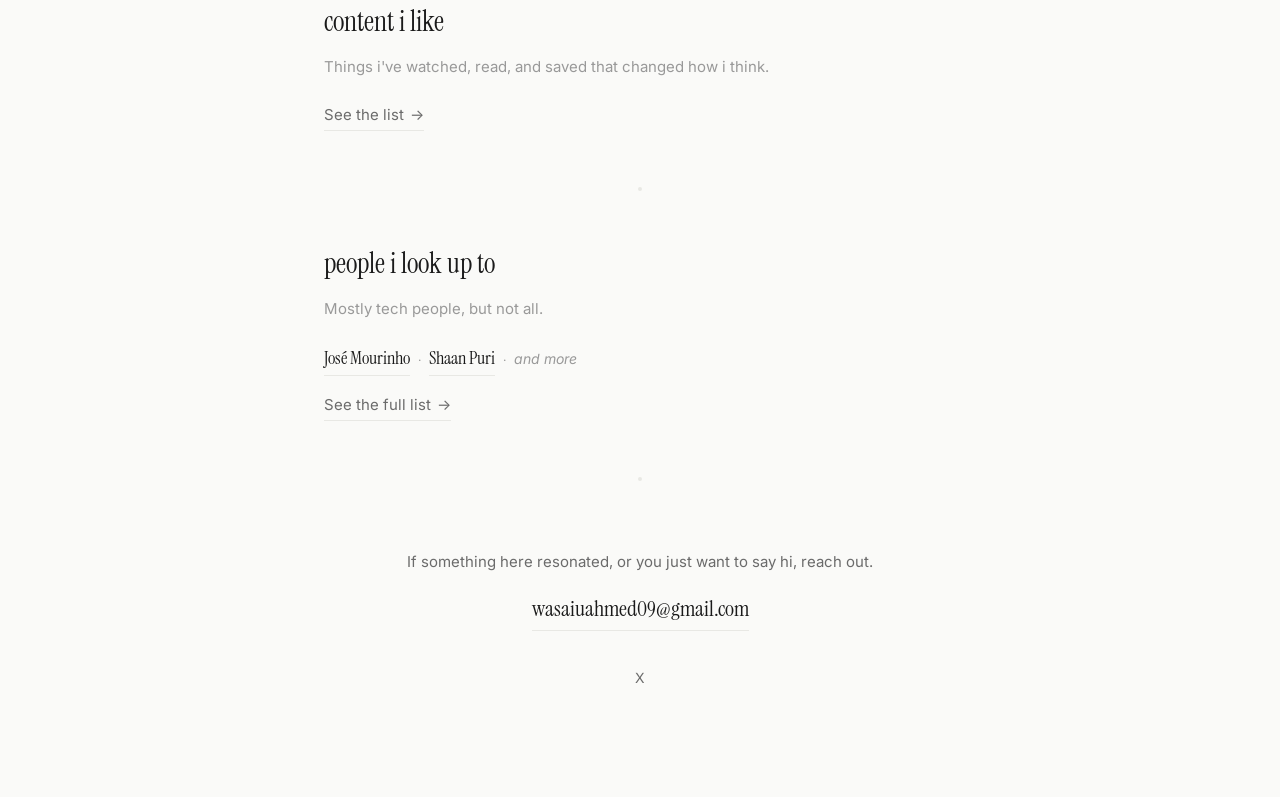
==== commit 3ceabeb8: "add learnings index page, link from homepage section" ====
--- a/index.html
+++ b/index.html
@@ -132,7 +132,7 @@
         <span class="preview-sep">·</span>
         <span class="preview-more">more soon</span>
       </div>
-      <a href="agency.html" class="see-more-link">Read <span class="arrow">→</span></a>
+      <a href="learnings.html" class="see-more-link">Read all <span class="arrow">→</span></a>
     </section>
 
     <div class="divider"><span class="dot"></span></div>
